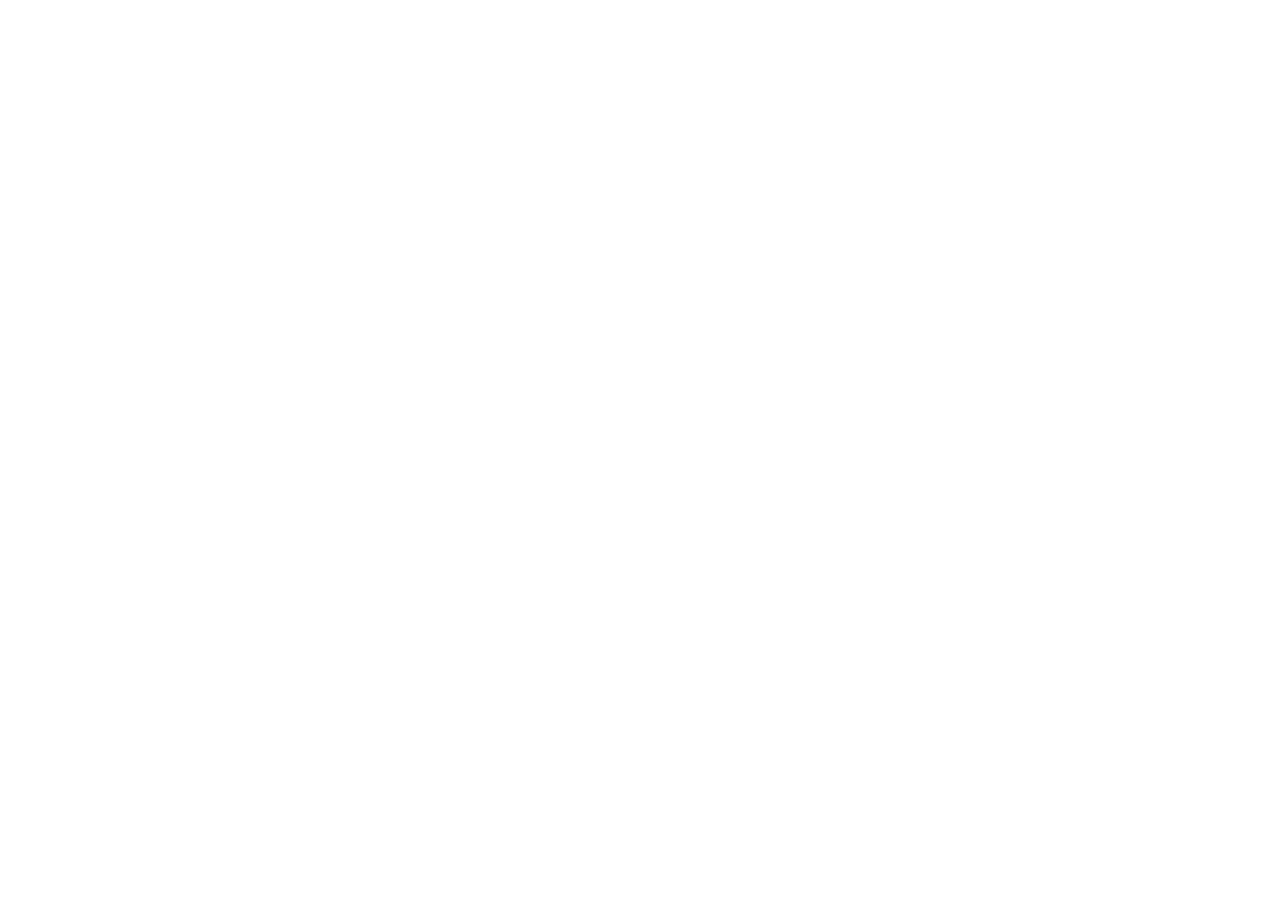
==== index.html @ dfa27cd1 "test push" ====
<!DOCTYPE html>
<html lang="en">
<head>
    <meta charset="UTF-8">
    <meta http-equiv="X-UA-Compatible" content="IE=edge">
    <meta name="viewport" content="width=device-width, initial-scale=1.0">
    <title>Document</title>
</head>
<body>
    
</body>
</html>
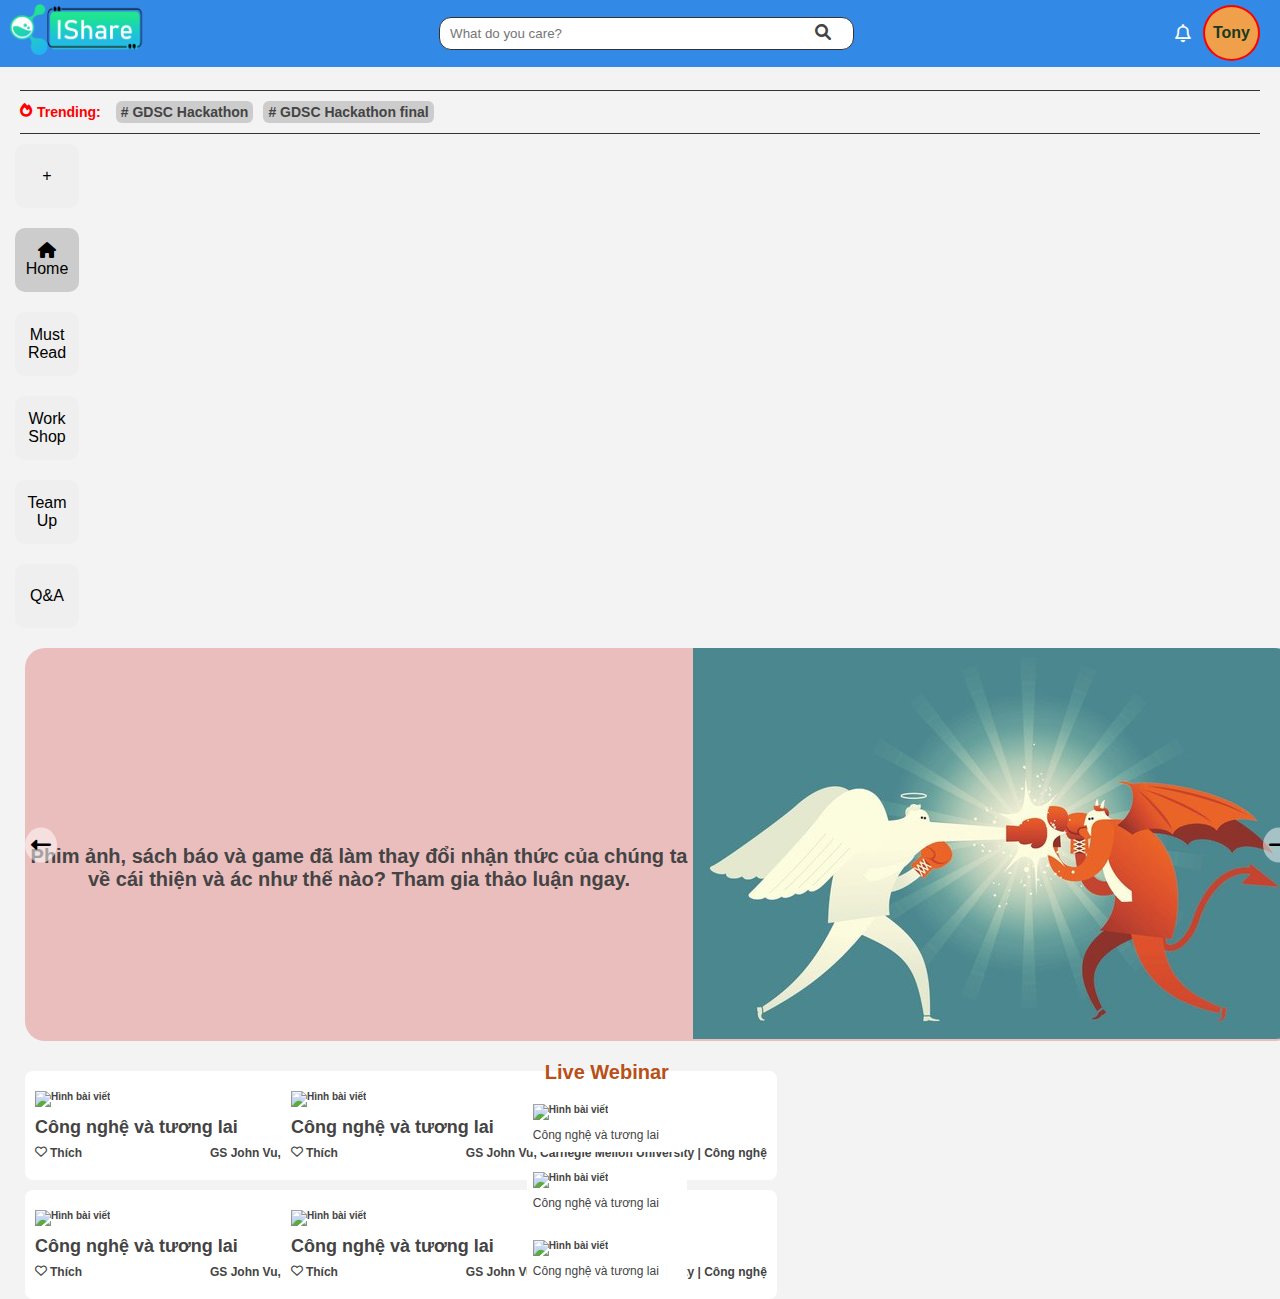
==== commit bd6c5538: "huge updates" ====
--- a/index.html
+++ b/index.html
@@ -1,12 +1,232 @@
 <!DOCTYPE html>
 <html lang="en">
-<head>
-    <meta charset="UTF-8">
-    <meta http-equiv="X-UA-Compatible" content="IE=edge">
-    <meta name="viewport" content="width=device-width, initial-scale=1.0">
-    <title>Document</title>
-</head>
-<body>
-    
-</body>
-</html>+  <head>
+    <meta charset="UTF-8" />
+    <meta http-equiv="X-UA-Compatible" content="IE=edge" />
+    <meta name="viewport" content="width=device-width, initial-scale=1.0" />
+    <title>Ishare</title>
+    <link rel="stylesheet" href="/assets/css/home.css" />
+    <link rel="stylesheet" href="/assets/css/grid.css" />
+    <link
+      href="https://fonts.googleapis.com/css2?family=Roboto:wght@300;400;500;700&display=swap"
+      rel="stylesheet"
+    />
+    <link
+      rel="stylesheet"
+      href="https://cdnjs.cloudflare.com/ajax/libs/font-awesome/6.0.0/css/all.min.css"
+    />
+  </head>
+  <body>
+    <div id="App">
+      <header id="Header">
+        <div class="logo">
+          <a href="#" class="logo-link">
+            <img src="/assets/media/Main_LOGO.png" alt="Logo" class="logo-img" />
+          </a>
+        </div>
+        <div class="search">
+          <input type="text" class="search-input" placeholder="What do you care?"/>
+          <i class="fa-solid fa-magnifying-glass search-icon"></i>
+        </div>
+        <div class="user">
+          <div class="notification">
+            <i class="fa-regular fa-bell notification-icon"></i>
+          </div>
+          <a href="users.html">
+            <div><div class="user-input">Tony</div></div>
+          </a>
+          
+        </div>
+      </header>
+      <div class="topic">
+        <i class="fa-solid fa-fire trending-icon" style="color:red"></i>
+        <p class="topic-main" style = "color: red;">Trending:</p>
+        <span class="topic-theme">
+          # GDSC Hackathon</span>
+        <span class="topic-theme"># GDSC Hackathon final</span>
+      </div>
+      <div class="body">
+        <div class="row sm-gutter app__content">
+          <div class="category">
+            <div class="new">
+              <button class="button plus">+</button>
+            </div>
+            <div class="home">
+              <button class="button active">
+                <i class="fa-solid fa-house"></i>
+                Home
+              </button>
+            </div>
+            <div class="collection">
+              <button class="button collection-btn">Must Read</button>
+            </div>
+            <div class="workShop">
+              <button class="button workshop-btn">Work Shop</button>
+            </div>
+            <div class="community">
+              <button class="button community-btn">Team Up</button>
+            </div>
+            <div class="question">
+              <button class="button question-btn">Q&A</button>
+            </div>
+          </div>
+          <div class="content">
+            <div class="slider">
+              <button class="right-slide slide-button">
+                <i class="fa-solid fa-right-long"></i>
+              </button>
+              <div class="slide-trend">
+                <p class="slide-content">
+                  Phim ảnh, sách báo và game đã làm thay đổi nhận thức của chúng ta về cái thiện và ác như thế nào? Tham gia thảo luận ngay.
+                </p>
+                <a href="#" class="slide-link"
+                  ><img
+                    src="/assets/media/goodorbad.jfif"
+                    alt="trend"
+                    class="slide-img"
+                /></a>
+              </div>
+              <button class="left-slide slide-button">
+                <i class="fa-solid fa-left-long"></i>
+              </button>
+            </div>
+            <div class="main">
+              <div class="posts">
+                <div class="row sm-gutter">
+                  <div class="col l-6">
+                    <div class="post">
+                      <a href="#" class="post-link">
+                        <img
+                          src="https://vione.ai/wp-content/uploads/2022/03/tri-tue-nhan-tao.jpg"
+                          alt="Hình bài viết"
+                          class="post-img"
+                        />
+                      </a>
+                      <p class="post-content">
+                        Công nghệ và tương lai
+                      </p>
+                      <div class="post-footer">
+                        <div class="post-like">
+                          <i class="fa-regular fa-heart post-like--icon"></i>
+                          <!-- <i class="fa-solid fa-heart post-like--icon"></i> -->
+                          <p class="post-like--span">Thích</p>
+                        </div>
+                        <div class="post-author">GS John Vu, Carnegie Mellon University | Công nghệ</div>
+                      </div>
+                    </div>
+                  </div>
+                  <div class="col l-6">
+                    <div class="post">
+                      <a href="#" class="post-link">
+                        <img
+                          src="https://vione.ai/wp-content/uploads/2022/03/tri-tue-nhan-tao.jpg"
+                          alt="Hình bài viết"
+                          class="post-img"
+                        />
+                      </a>
+                      <p class="post-content">
+                        Công nghệ và tương lai
+                      </p>
+                      <div class="post-footer">
+                        <div class="post-like">
+                          <i class="fa-regular fa-heart post-like--icon"></i>
+                          <!-- <i class="fa-solid fa-heart post-like--icon"></i> -->
+                          <p class="post-like--span">Thích</p>
+                        </div>
+                        <div class="post-author">GS John Vu, Carnegie Mellon University | Công nghệ</div>
+                      </div>
+                    </div>
+                  </div>
+                  <div class="col l-6">
+                    <div class="post">
+                      <a href="#" class="post-link">
+                        <img
+                          src="https://vione.ai/wp-content/uploads/2022/03/tri-tue-nhan-tao.jpg"
+                          alt="Hình bài viết"
+                          class="post-img"
+                        />
+                      </a>
+                      <p class="post-content">
+                        Công nghệ và tương lai
+                      </p>
+                      <div class="post-footer">
+                        <div class="post-like">
+                          <i class="fa-regular fa-heart post-like--icon"></i>
+                          <!-- <i class="fa-solid fa-heart post-like--icon"></i> -->
+                          <p class="post-like--span">Thích</p>
+                        </div>
+                        <div class="post-author">GS John Vu, Carnegie Mellon University | Công nghệ</div>
+                      </div>
+                    </div>
+                  </div>
+                  <div class="col l-6">
+                    <div class="post">
+                      <a href="#" class="post-link">
+                        <img
+                          src="https://vione.ai/wp-content/uploads/2022/03/tri-tue-nhan-tao.jpg"
+                          alt="Hình bài viết"
+                          class="post-img"
+                        />
+                      </a>
+                      <p class="post-content">
+                        Công nghệ và tương lai
+                      </p>
+                      <div class="post-footer">
+                        <div class="post-like">
+                          <i class="fa-regular fa-heart post-like--icon"></i>
+                          <!-- <i class="fa-solid fa-heart post-like--icon"></i> -->
+                          <p class="post-like--span">Thích</p>
+                        </div>
+                        <div class="post-author">GS John Vu, Carnegie Mellon University | Công nghệ</div>
+                      </div>
+                    </div>
+                  </div>
+                </div>
+              </div>
+              <div class="new-posts">
+                <p class="heading-post">Live Webinar</p>
+                <div class="new-post">
+                  <a href="#" class="new-post-link">
+                    <img
+                      src="https://vione.ai/wp-content/uploads/2022/03/tri-tue-nhan-tao.jpg"
+                      alt="Hình bài viết"
+                      class="new-post-img"
+                    />
+                  </a>
+                  <p class="new-post-content">
+                    Công nghệ và tương lai
+                  </p>
+                </div>
+                <div class="new-post">
+                  <a href="#" class="new-post-link">
+                    <img
+                      src="https://vione.ai/wp-content/uploads/2022/03/tri-tue-nhan-tao.jpg"
+                      alt="Hình bài viết"
+                      class="new-post-img"
+                    />
+                  </a>
+                  <p class="new-post-content">
+                    Công nghệ và tương lai
+                  </p>
+                </div>
+                <div class="new-post">
+                  <a href="#" class="new-post-link">
+                    <img
+                      src="https://vione.ai/wp-content/uploads/2022/03/tri-tue-nhan-tao.jpg"
+                      alt="Hình bài viết"
+                      class="new-post-img"
+                    />
+                  </a>
+                  <p class="new-post-content">
+                    Công nghệ và tương lai
+                  </p>
+                </div>
+              </div>
+            </div>
+          </div>
+        </div>
+      </div>
+    </div>
+    <script src="./index.js"></script>
+  </body>
+</html>
--- a/assets/css/home.css
+++ b/assets/css/home.css
@@ -0,0 +1,281 @@
+* {
+  margin: 0;
+  padding: 0;
+  box-sizing: inherit;
+}
+
+html {
+  font-size: 62.5%;
+  box-sizing: border-box;
+  font-weight: 600;
+}
+
+body {
+  font-family: "Poppins", sans-serif;
+  color: #444;
+  background-color: #f3f3f3;
+  height: 100vh;
+  padding: 2rem;
+}
+
+#Header {
+  display: flex;
+  justify-content: space-between;
+  align-items: center;
+  padding: 0 2rem;
+  position: fixed;
+  top: 0;
+  right: 0;
+  left: 0;
+  padding-top: 20px 0;
+  background-color: rgb(50, 137, 230);
+  z-index: 1000;
+}
+.logo {
+  transform: scale(2.5);
+  margin-top: 4px;
+  margin-left: 10px;
+}
+.logo-link {
+  text-decoration: none;
+  font-size: 18px;
+  color: #ff99cc;
+  font-weight: 800;
+  display: block;
+}
+.logo-img {
+  max-width: 100px;
+  max-height: 100px;
+}
+.search {
+  border: 1px solid #333;
+  border-radius: 12px;
+  background-color: #fff;
+  padding: 0 10px;
+}
+.search-input {
+  width: 350px;
+  height: 30px;
+  /* border-top-left-radius: 12px;
+  border-bottom-left-radius: 12px; */
+  border: none;
+  outline: none;
+}
+.search-icon {
+  font-size: 16px;
+  padding: 6px 12px;
+  /* border: 1px solid #333; */
+}
+.search-icon:hover {
+  cursor: pointer;
+}
+.user {
+  display: flex;
+  max-width: 100px;
+  
+}
+.notification {
+  font-size: 18px;
+  margin: auto;
+  /* width: 30px;
+  height: 30px;
+  border-radius: 50%;
+  border: 1px solid rgba(0, 0, 0, 0.2); */
+  color: white;
+}
+.notification:hover {
+  cursor: pointer;
+  border-radius: 50%;
+}
+.notification-icon {
+  padding: 12px;
+}
+
+a {
+  text-decoration: none;
+  color: inherit;
+}
+.user-input {
+  font-size: 16px; 
+  background-color: #F0A04B;
+  border-radius: 50%;
+  width: 100%; 
+  height: 100%;
+  line-height: 36px; 
+  padding: 8px;
+  color: #183A1D;
+  border: 2px solid red;
+}
+
+.trending-icon {
+  margin-top: 2px;
+}
+/* Topic */
+.topic {
+  display: flex;
+  border-top: 1px solid #333;
+  border-bottom: 1px solid #333;
+  padding: 10px 0;
+  margin-top: 20px;
+  font-size: 14px;
+}
+.topic-main {
+  padding: 3px 5px;
+}
+.topic-theme {
+  padding: 3px 5px;
+  background-color: #ccc;
+  margin-left: 10px;
+  border-radius: 6px;
+}
+#App {
+  margin-top: 70px;
+}
+.body {
+  margin-top: 10px;
+  display: flex;
+}
+/* category */
+.category {
+}
+
+.button {
+  width: 64px;
+  height: 64px;
+  margin-bottom: 20px;
+  border-radius: 10px;
+  font-size: 16px;
+  border: none;
+}
+.button.active {
+  background-color: #ccc;
+}
+.button:hover {
+  cursor: pointer;
+  background-color: #ccc;
+}
+/* content */
+.content {
+  margin-left: 10px;
+  width: max-content;
+
+  width: 1270px;
+  flex: 1;
+  display: block;
+}
+.slider {
+  text-align: center;
+  width: 100%;
+  position: relative;
+  /* overflow: hidden; */
+}
+.slide-button {
+  font-size: 20px;
+  z-index: 1;
+  position: absolute;
+  top: 50%;
+  border: none;
+  cursor: pointer;
+  padding: 6px;
+  transform: translateY(-50%);
+  border-radius: 50%;
+  background-color: rgba(255, 255, 255, 0.5);
+}
+.right-slide {
+  right: 0%;
+}
+.left-slide {
+  left: 0;
+}
+.slide-trend {
+  width: 1270px;
+  display: flex;
+  background-color: rgba(227, 138, 138, 0.5);
+  border-radius: 20px;
+}
+.slide-content {
+  font-size: 20px;
+  transform: translateY(50%);
+  width: 100%;
+  /* top: 50%; */
+}
+.slide-link {
+  display: block;
+  text-decoration: none;
+  
+}
+.slide-img {
+  border-radius: 0 20px 20px 0px;
+}
+.main {
+  display: flex;
+  margin-top: 20px;
+  width: 1270px;
+}
+.posts {
+  /* margin-left: 100px; */
+  display: flex;
+}
+.post {
+  padding: 20px 10px;
+  background-color: #fff;
+  max-width: 520px;
+  border-radius: 8px;
+  margin-top: 10px;
+  margin-right: -250px;
+}
+.post-link {
+  display: block;
+}
+.post-img {
+  /* max-width: 100%; */
+  max-width: 500px;
+  max-height: 500px;
+}
+.post-content {
+  margin-top: 10px;
+  font-size: 18px;
+  font-weight: 600;
+}
+.post-footer {
+  display: flex;
+  justify-content: space-between;
+  font-size: 12px;
+  margin-top: 8px;
+}
+.post-like {
+  display: flex;
+}
+.post-like--icon {
+  margin-right: 3px;
+  cursor: pointer;
+}
+.new-posts {
+  width: 160px;
+}
+.heading-post {
+  font-size: 20px;
+  text-align: center;
+  font-weight: 700;
+  color: rgb(184, 80, 24);
+}
+.new-post {
+  padding: 10px 6px;
+  background-color: #fff;
+  max-width: 170px;
+  border-radius: 6px;
+  margin-top: 10px;
+  /* margin-right: -250px; */
+}
+.new-post-link {
+  display: block;
+}
+.new-post-img {
+  max-width: 150px;
+  max-height: 200px;
+}
+.new-post-content {
+  margin-top: 8px;
+  font-size: 12px;
+  font-weight: 500;
+}
--- a/assets/css/grid.css
+++ b/assets/css/grid.css
@@ -0,0 +1,591 @@
+.grid {
+  width: 100%;
+  display: block;
+  padding: 0;
+}
+
+.grid.wide {
+  max-width: 1200px;
+  margin: 0 auto;
+}
+
+.row {
+  display: flex;
+  flex-wrap: wrap;
+  margin-left: -4px;
+  margin-right: -4px;
+}
+
+.row.no-gutters {
+  margin-left: 0;
+  margin-right: 0;
+}
+
+.col {
+  padding-left: 4px;
+  padding-right: 4px;
+}
+
+.row.no-gutters .col {
+  padding-left: 0;
+  padding-right: 0;
+}
+
+.c-0 {
+  display: none;
+}
+
+.c-1 {
+  flex: 0 0 8.33333%;
+  max-width: 8.33333%;
+}
+
+.c-2 {
+  flex: 0 0 16.66667%;
+  max-width: 16.66667%;
+}
+
+.c-3 {
+  flex: 0 0 25%;
+  max-width: 25%;
+}
+
+.c-4 {
+  flex: 0 0 33.33333%;
+  max-width: 33.33333%;
+}
+
+.c-5 {
+  flex: 0 0 41.66667%;
+  max-width: 41.66667%;
+}
+
+.c-6 {
+  flex: 0 0 50%;
+  max-width: 50%;
+}
+
+.c-7 {
+  flex: 0 0 58.33333%;
+  max-width: 58.33333%;
+}
+
+.c-8 {
+  flex: 0 0 66.66667%;
+  max-width: 66.66667%;
+}
+
+.c-9 {
+  flex: 0 0 75%;
+  max-width: 75%;
+}
+
+.c-10 {
+  flex: 0 0 83.33333%;
+  max-width: 83.33333%;
+}
+
+.c-11 {
+  flex: 0 0 91.66667%;
+  max-width: 91.66667%;
+}
+
+.c-12 {
+  flex: 0 0 100%;
+  max-width: 100%;
+}
+
+.c-o-1 {
+  margin-left: 8.33333%;
+}
+
+.c-o-2 {
+  margin-left: 16.66667%;
+}
+
+.c-o-3 {
+  margin-left: 25%;
+}
+
+.c-o-4 {
+  margin-left: 33.33333%;
+}
+
+.c-o-5 {
+  margin-left: 41.66667%;
+}
+
+.c-o-6 {
+  margin-left: 50%;
+}
+
+.c-o-7 {
+  margin-left: 58.33333%;
+}
+
+.c-o-8 {
+  margin-left: 66.66667%;
+}
+
+.c-o-9 {
+  margin-left: 75%;
+}
+
+.c-o-10 {
+  margin-left: 83.33333%;
+}
+
+.c-o-11 {
+  margin-left: 91.66667%;
+}
+
+/* >= Tablet */
+@media (min-width: 740px) {
+  .row {
+    margin-left: -8px;
+    margin-right: -8px;
+  }
+
+  .col {
+    padding-left: 8px;
+    padding-right: 8px;
+  }
+
+  .m-0 {
+    display: none;
+  }
+
+  .m-1,
+  .m-2,
+  .m-3,
+  .m-4,
+  .m-5,
+  .m-6,
+  .m-7,
+  .m-8,
+  .m-9,
+  .m-10,
+  .m-11,
+  .m-12 {
+    display: block;
+  }
+
+  .m-1 {
+    flex: 0 0 8.33333%;
+    max-width: 8.33333%;
+  }
+
+  .m-2 {
+    flex: 0 0 16.66667%;
+    max-width: 16.66667%;
+  }
+
+  .m-3 {
+    flex: 0 0 25%;
+    max-width: 25%;
+  }
+
+  .m-4 {
+    flex: 0 0 33.33333%;
+    max-width: 33.33333%;
+  }
+
+  .m-5 {
+    flex: 0 0 41.66667%;
+    max-width: 41.66667%;
+  }
+
+  .m-6 {
+    flex: 0 0 50%;
+    max-width: 50%;
+  }
+
+  .m-7 {
+    flex: 0 0 58.33333%;
+    max-width: 58.33333%;
+  }
+
+  .m-8 {
+    flex: 0 0 66.66667%;
+    max-width: 66.66667%;
+  }
+
+  .m-9 {
+    flex: 0 0 75%;
+    max-width: 75%;
+  }
+
+  .m-10 {
+    flex: 0 0 83.33333%;
+    max-width: 83.33333%;
+  }
+
+  .m-11 {
+    flex: 0 0 91.66667%;
+    max-width: 91.66667%;
+  }
+
+  .m-12 {
+    flex: 0 0 100%;
+    max-width: 100%;
+  }
+
+  .m-o-1 {
+    margin-left: 8.33333%;
+  }
+
+  .m-o-2 {
+    margin-left: 16.66667%;
+  }
+
+  .m-o-3 {
+    margin-left: 25%;
+  }
+
+  .m-o-4 {
+    margin-left: 33.33333%;
+  }
+
+  .m-o-5 {
+    margin-left: 41.66667%;
+  }
+
+  .m-o-6 {
+    margin-left: 50%;
+  }
+
+  .m-o-7 {
+    margin-left: 58.33333%;
+  }
+
+  .m-o-8 {
+    margin-left: 66.66667%;
+  }
+
+  .m-o-9 {
+    margin-left: 75%;
+  }
+
+  .m-o-10 {
+    margin-left: 83.33333%;
+  }
+
+  .m-o-11 {
+    margin-left: 91.66667%;
+  }
+}
+
+/* PC medium resolution > */
+@media (min-width: 1113px) {
+  .row {
+    margin-left: -12px;
+    margin-right: -12px;
+  }
+
+  .row.sm-gutter {
+    margin-left: -5px;
+    margin-right: -5px;
+  }
+
+  .col {
+    padding-left: 12px;
+    padding-right: 12px;
+  }
+
+  .row.sm-gutter .col {
+    padding-left: 5px;
+    padding-right: 5px;
+  }
+
+  .l-0 {
+    display: none;
+  }
+
+  .l-1,
+  .l-2,
+  .l-2-4,
+  .l-3,
+  .l-4,
+  .l-5,
+  .l-6,
+  .l-7,
+  .l-8,
+  .l-9,
+  .l-10,
+  .l-11,
+  .l-12 {
+    display: block;
+  }
+
+  .l-1 {
+    flex: 0 0 8.33333%;
+    max-width: 8.33333%;
+  }
+
+  .l-2 {
+    flex: 0 0 16.66667%;
+    max-width: 16.66667%;
+  }
+
+  .l-2-4 {
+    flex: 0 0 20%;
+    max-width: 20%;
+  }
+
+  .l-3 {
+    flex: 0 0 25%;
+    max-width: 25%;
+  }
+
+  .l-4 {
+    flex: 0 0 33.33333%;
+    max-width: 33.33333%;
+  }
+
+  .l-5 {
+    flex: 0 0 41.66667%;
+    max-width: 41.66667%;
+  }
+
+  .l-6 {
+    flex: 0 0 50%;
+    max-width: 50%;
+  }
+
+  .l-7 {
+    flex: 0 0 58.33333%;
+    max-width: 58.33333%;
+  }
+
+  .l-8 {
+    flex: 0 0 66.66667%;
+    max-width: 66.66667%;
+  }
+
+  .l-9 {
+    flex: 0 0 75%;
+    max-width: 75%;
+  }
+
+  .l-10 {
+    flex: 0 0 83.33333%;
+    max-width: 83.33333%;
+  }
+
+  .l-11 {
+    flex: 0 0 91.66667%;
+    max-width: 91.66667%;
+  }
+
+  .l-12 {
+    flex: 0 0 100%;
+    max-width: 100%;
+  }
+
+  .l-o-1 {
+    margin-left: 8.33333%;
+  }
+
+  .l-o-2 {
+    margin-left: 16.66667%;
+  }
+
+  .l-o-3 {
+    margin-left: 25%;
+  }
+
+  .l-o-4 {
+    margin-left: 33.33333%;
+  }
+
+  .l-o-5 {
+    margin-left: 41.66667%;
+  }
+
+  .l-o-6 {
+    margin-left: 50%;
+  }
+
+  .l-o-7 {
+    margin-left: 58.33333%;
+  }
+
+  .l-o-8 {
+    margin-left: 66.66667%;
+  }
+
+  .l-o-9 {
+    margin-left: 75%;
+  }
+
+  .l-o-10 {
+    margin-left: 83.33333%;
+  }
+
+  .l-o-11 {
+    margin-left: 91.66667%;
+  }
+}
+
+/* Tablet - PC low resolution */
+@media (min-width: 740px) and (max-width: 1023px) {
+  .wide {
+    width: 644px;
+  }
+}
+
+/* > PC low resolution */
+@media (min-width: 1024px) and (max-width: 1239px) {
+  .wide {
+    width: 984px;
+  }
+
+  .wide .row {
+    margin-left: -12px;
+    margin-right: -12px;
+  }
+
+  .wide .row.sm-gutter {
+    margin-left: -5px;
+    margin-right: -5px;
+  }
+
+  .wide .col {
+    padding-left: 12px;
+    padding-right: 12px;
+  }
+
+  .wide .row.sm-gutter .col {
+    padding-left: 5px;
+    padding-right: 5px;
+  }
+
+  .wide .l-0 {
+    display: none;
+  }
+
+  .wide .l-1,
+  .wide .l-2,
+  .wide .l-2-4,
+  .wide .l-3,
+  .wide .l-4,
+  .wide .l-5,
+  .wide .l-6,
+  .wide .l-7,
+  .wide .l-8,
+  .wide .l-9,
+  .wide .l-10,
+  .wide .l-11,
+  .wide .l-12 {
+    display: block;
+  }
+
+  .wide .l-1 {
+    flex: 0 0 8.33333%;
+    max-width: 8.33333%;
+  }
+
+  .wide .l-2 {
+    flex: 0 0 16.66667%;
+    max-width: 16.66667%;
+  }
+
+  .wide .l-2-4 {
+    flex: 0 0 20%;
+    max-width: 20%;
+  }
+
+  .wide .l-3 {
+    flex: 0 0 25%;
+    max-width: 25%;
+  }
+
+  .wide .l-4 {
+    flex: 0 0 33.33333%;
+    max-width: 33.33333%;
+  }
+
+  .wide .l-5 {
+    flex: 0 0 41.66667%;
+    max-width: 41.66667%;
+  }
+
+  .wide .l-6 {
+    flex: 0 0 50%;
+    max-width: 50%;
+  }
+
+  .wide .l-7 {
+    flex: 0 0 58.33333%;
+    max-width: 58.33333%;
+  }
+
+  .wide .l-8 {
+    flex: 0 0 66.66667%;
+    max-width: 66.66667%;
+  }
+
+  .wide .l-9 {
+    flex: 0 0 75%;
+    max-width: 75%;
+  }
+
+  .wide .l-10 {
+    flex: 0 0 83.33333%;
+    max-width: 83.33333%;
+  }
+
+  .wide .l-11 {
+    flex: 0 0 91.66667%;
+    max-width: 91.66667%;
+  }
+
+  .wide .l-12 {
+    flex: 0 0 100%;
+    max-width: 100%;
+  }
+
+  .wide .l-o-1 {
+    margin-left: 8.33333%;
+  }
+
+  .wide .l-o-2 {
+    margin-left: 16.66667%;
+  }
+
+  .wide .l-o-3 {
+    margin-left: 25%;
+  }
+
+  .wide .l-o-4 {
+    margin-left: 33.33333%;
+  }
+
+  .wide .l-o-5 {
+    margin-left: 41.66667%;
+  }
+
+  .wide .l-o-6 {
+    margin-left: 50%;
+  }
+
+  .wide .l-o-7 {
+    margin-left: 58.33333%;
+  }
+
+  .wide .l-o-8 {
+    margin-left: 66.66667%;
+  }
+
+  .wide .l-o-9 {
+    margin-left: 75%;
+  }
+
+  .wide .l-o-10 {
+    margin-left: 83.33333%;
+  }
+
+  .wide .l-o-11 {
+    margin-left: 91.66667%;
+  }
+}
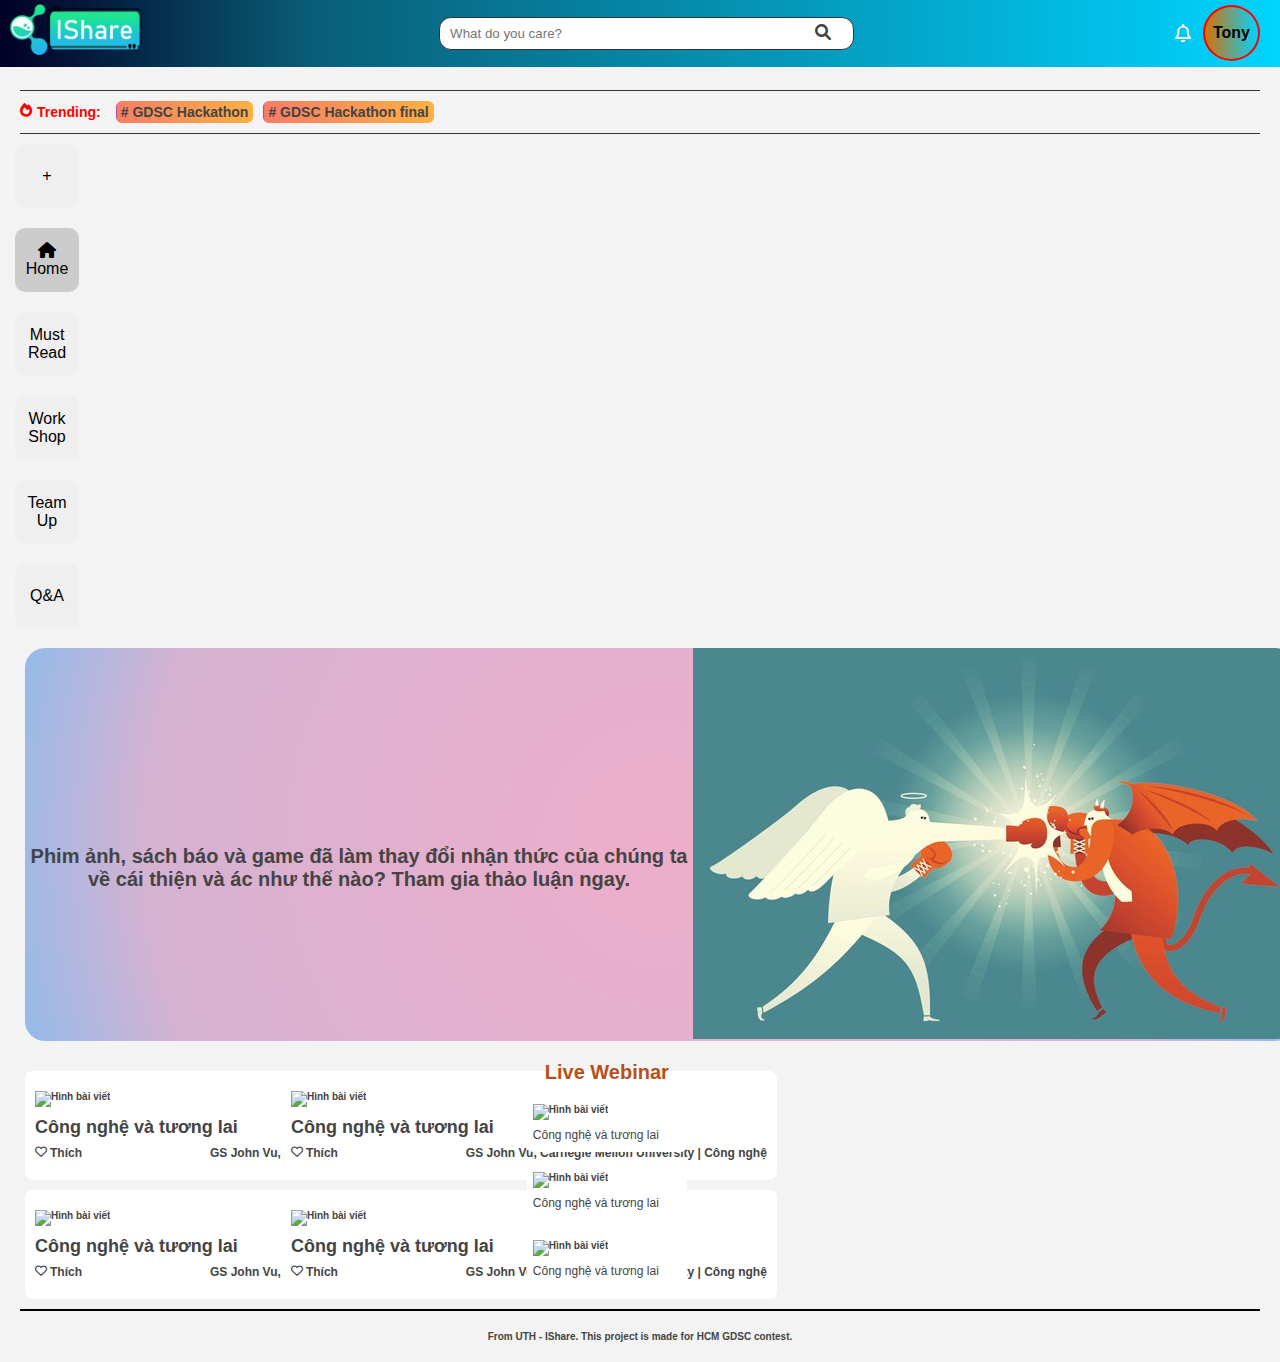
==== commit 3551c0d6: "ux small change" ====
--- a/index.html
+++ b/index.html
@@ -228,5 +228,6 @@
       </div>
     </div>
     <script src="./index.js"></script>
+    <footer>From UTH - IShare. This project is made for HCM GDSC contest.</footer>
   </body>
 </html>
--- a/assets/css/home.css
+++ b/assets/css/home.css
@@ -28,7 +28,8 @@
   right: 0;
   left: 0;
   padding-top: 20px 0;
-  background-color: rgb(50, 137, 230);
+  background: rgb(2,0,36);
+background: linear-gradient(90deg, rgba(2,0,36,1) 0%, rgba(9,95,121,1) 25%, rgba(0,212,255,1) 100%);
   z-index: 1000;
 }
 .logo {
@@ -97,13 +98,14 @@
 }
 .user-input {
   font-size: 16px; 
-  background-color: #F0A04B;
+  background: rgb(2,0,36);
+  background: linear-gradient(90deg, rgba(2,0,36,1) 0%, rgba(211,114,8,1) 0%, rgba(0,212,255,1) 100%);
   border-radius: 50%;
   width: 100%; 
   height: 100%;
   line-height: 36px; 
   padding: 8px;
-  color: #183A1D;
+  color: #000;
   border: 2px solid red;
 }
 
@@ -124,7 +126,8 @@
 }
 .topic-theme {
   padding: 3px 5px;
-  background-color: #ccc;
+  background: rgb(131,58,180);
+background: linear-gradient(90deg, rgba(131,58,180,1) 0%, rgba(253,64,29,0.6576681698069853) 1%, rgba(252,176,69,1) 100%);
   margin-left: 10px;
   border-radius: 6px;
 }
@@ -180,6 +183,7 @@
   transform: translateY(-50%);
   border-radius: 50%;
   background-color: rgba(255, 255, 255, 0.5);
+  display: none;
 }
 .right-slide {
   right: 0%;
@@ -190,7 +194,8 @@
 .slide-trend {
   width: 1270px;
   display: flex;
-  background-color: rgba(227, 138, 138, 0.5);
+  background: rgb(238,174,202);
+background: radial-gradient(circle, rgba(238,174,202,1) 0%, rgba(214,178,210,1) 77%, rgba(148,187,233,1) 100%);
   border-radius: 20px;
 }
 .slide-content {
@@ -279,3 +284,10 @@
   font-size: 12px;
   font-weight: 500;
 }
+
+footer {
+  padding: 20px;
+  margin-top: 10px;
+  border-top: 2px solid #000;
+  text-align: center;
+}
